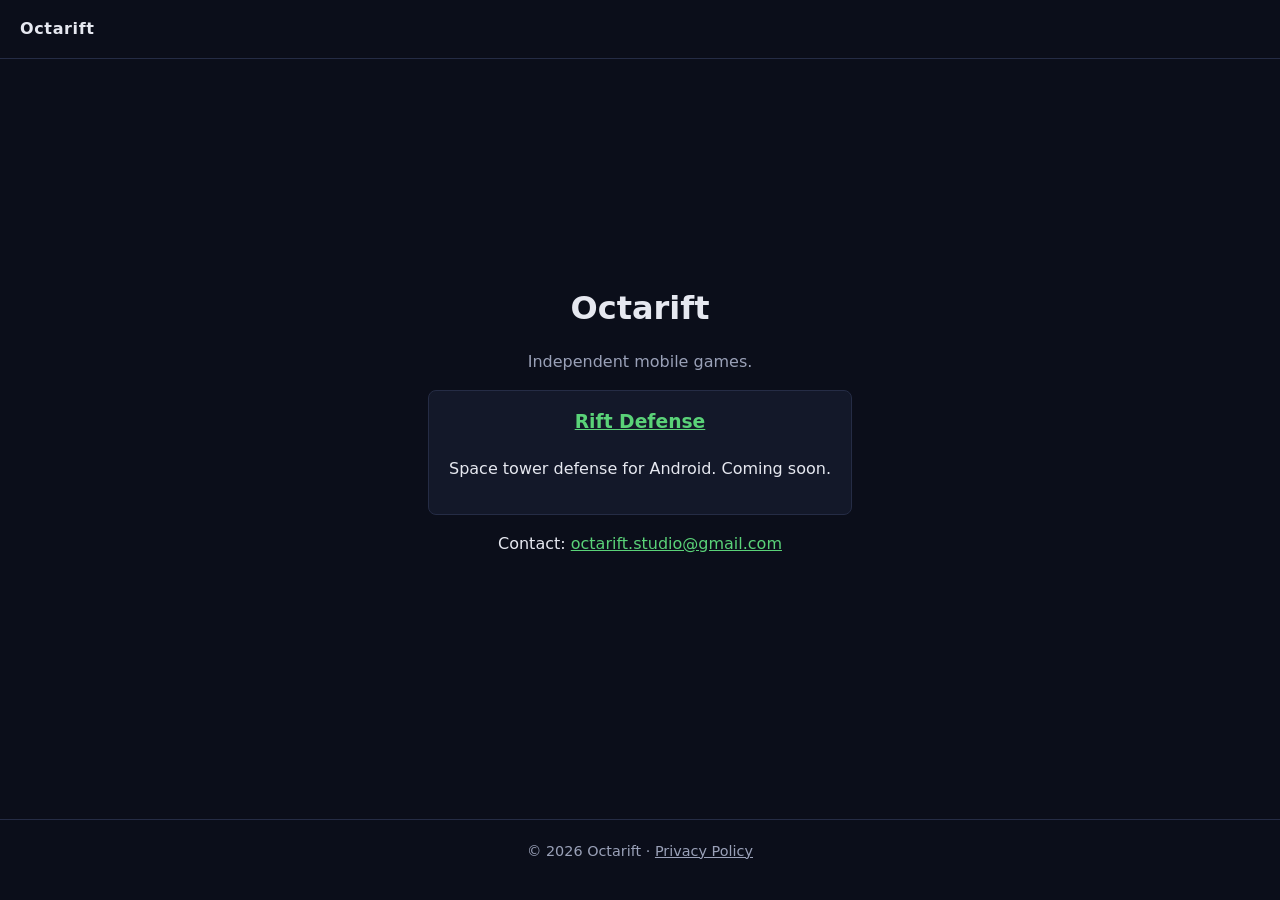
==== index.html @ 76100f57 "Add Rift Defense game page and privacy policy Studio landing page, Rift Defense page with support co" ====
<!doctype html>
<html lang="en">
<head>
  <meta charset="utf-8">
  <meta name="viewport" content="width=device-width, initial-scale=1">
  <title>Octarift</title>
  <meta name="description" content="Octarift – independent mobile games.">
  <link rel="stylesheet" href="/style.css">
</head>
<body>
  <header class="site">
    <a class="brand" href="/">Octarift</a>
  </header>
  <main class="center">
    <div>
      <h1>Octarift</h1>
      <p class="muted">Independent mobile games.</p>
      <div class="card">
        <h3 style="margin-top:0"><a href="/rift-defense/">Rift Defense</a></h3>
        <p>Space tower defense for Android. Coming soon.</p>
      </div>
      <p>Contact: <a href="mailto:octarift.studio@gmail.com">octarift.studio@gmail.com</a></p>
    </div>
  </main>
  <footer class="site">
    &copy; 2026 Octarift · <a href="/rift-defense/privacy/">Privacy Policy</a>
  </footer>
</body>
</html>
---- style.css ----
:root {
  --bg: #0b0e1a;
  --panel: #131829;
  --text: #e6e8f0;
  --muted: #9aa1b8;
  --accent: #5ad278;
  --border: #252c45;
}

* { box-sizing: border-box; }

body {
  margin: 0;
  min-height: 100vh;
  background: var(--bg);
  color: var(--text);
  font-family: system-ui, -apple-system, "Segoe UI", Roboto, sans-serif;
  line-height: 1.6;
}

a { color: var(--accent); }

header.site {
  display: flex;
  justify-content: space-between;
  align-items: center;
  padding: 16px 20px;
  border-bottom: 1px solid var(--border);
}

header.site a.brand {
  color: var(--text);
  text-decoration: none;
  font-weight: 700;
  letter-spacing: 0.04em;
}

main {
  max-width: 760px;
  margin: 0 auto;
  padding: 32px 16px 48px;
}

main.center {
  min-height: calc(100vh - 140px);
  display: grid;
  place-items: center;
  text-align: center;
}

h1 { line-height: 1.2; margin-top: 0; }
h2 { margin-top: 2em; border-bottom: 1px solid var(--border); padding-bottom: 4px; }
h3 { margin-top: 1.5em; }

.muted { color: var(--muted); }

.card {
  background: var(--panel);
  border: 1px solid var(--border);
  border-radius: 8px;
  padding: 16px 20px;
  margin: 16px 0;
}

.lang-switch a {
  margin-left: 12px;
  text-decoration: none;
}

footer.site {
  text-align: center;
  padding: 20px 16px;
  color: var(--muted);
  font-size: 0.9em;
  border-top: 1px solid var(--border);
}

footer.site a { color: var(--muted); }

ul { padding-left: 1.3em; }
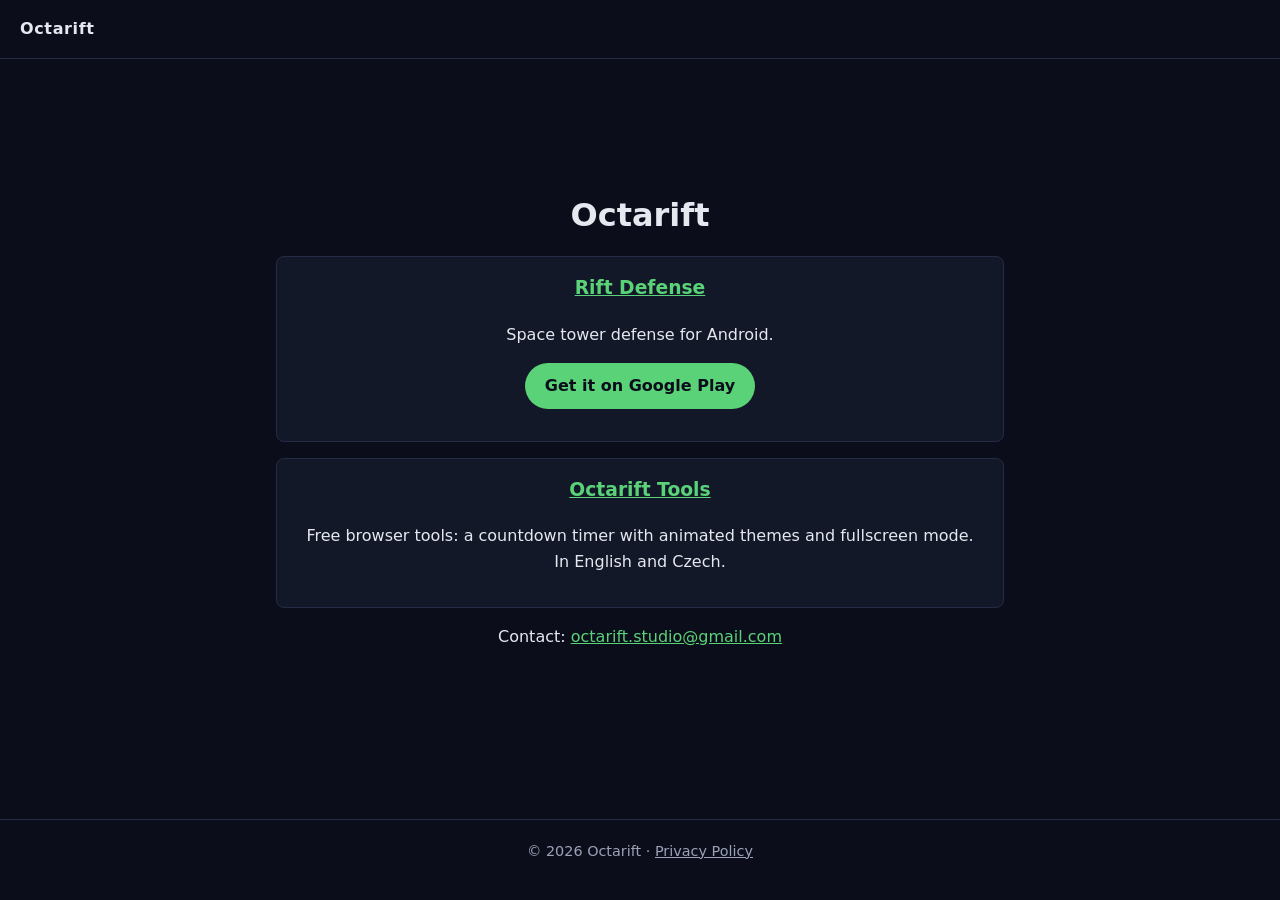
==== commit af0b7c43: "Link Rift Defense on Google Play and add Octarift Tools - Replace "Coming soon" with a Get it on Goo" ====
--- a/index.html
+++ b/index.html
@@ -4,7 +4,7 @@
   <meta charset="utf-8">
   <meta name="viewport" content="width=device-width, initial-scale=1">
   <title>Octarift</title>
-  <meta name="description" content="Octarift – independent mobile games.">
+  <meta name="description" content="Octarift – the Rift Defense mobile game and free browser tools.">
   <link rel="stylesheet" href="/style.css">
 </head>
 <body>
@@ -14,10 +14,14 @@
   <main class="center">
     <div>
       <h1>Octarift</h1>
-      <p class="muted">Independent mobile games.</p>
       <div class="card">
         <h3 style="margin-top:0"><a href="/rift-defense/">Rift Defense</a></h3>
-        <p>Space tower defense for Android. Coming soon.</p>
+        <p>Space tower defense for Android.</p>
+        <p><a class="play-link" href="https://play.google.com/store/apps/details?id=com.octarift.riftdefense&amp;referrer=utm_source%3Doctarift-web%26utm_medium%3Dsite%26utm_campaign%3Dhome">Get it on Google Play</a></p>
+      </div>
+      <div class="card">
+        <h3 style="margin-top:0"><a href="https://tools.octarift.com/">Octarift Tools</a></h3>
+        <p>Free browser tools: a countdown timer with animated themes and fullscreen mode. In English and Czech.</p>
       </div>
       <p>Contact: <a href="mailto:octarift.studio@gmail.com">octarift.studio@gmail.com</a></p>
     </div>
--- a/style.css
+++ b/style.css
@@ -62,6 +62,20 @@
   margin: 16px 0;
 }
 
+a.play-link {
+  display: inline-block;
+  padding: 10px 20px;
+  border-radius: 999px;
+  background: var(--accent);
+  color: var(--bg);
+  font-weight: 700;
+  text-decoration: none;
+}
+
+a.play-link:hover {
+  filter: brightness(1.08);
+}
+
 .lang-switch a {
   margin-left: 12px;
   text-decoration: none;
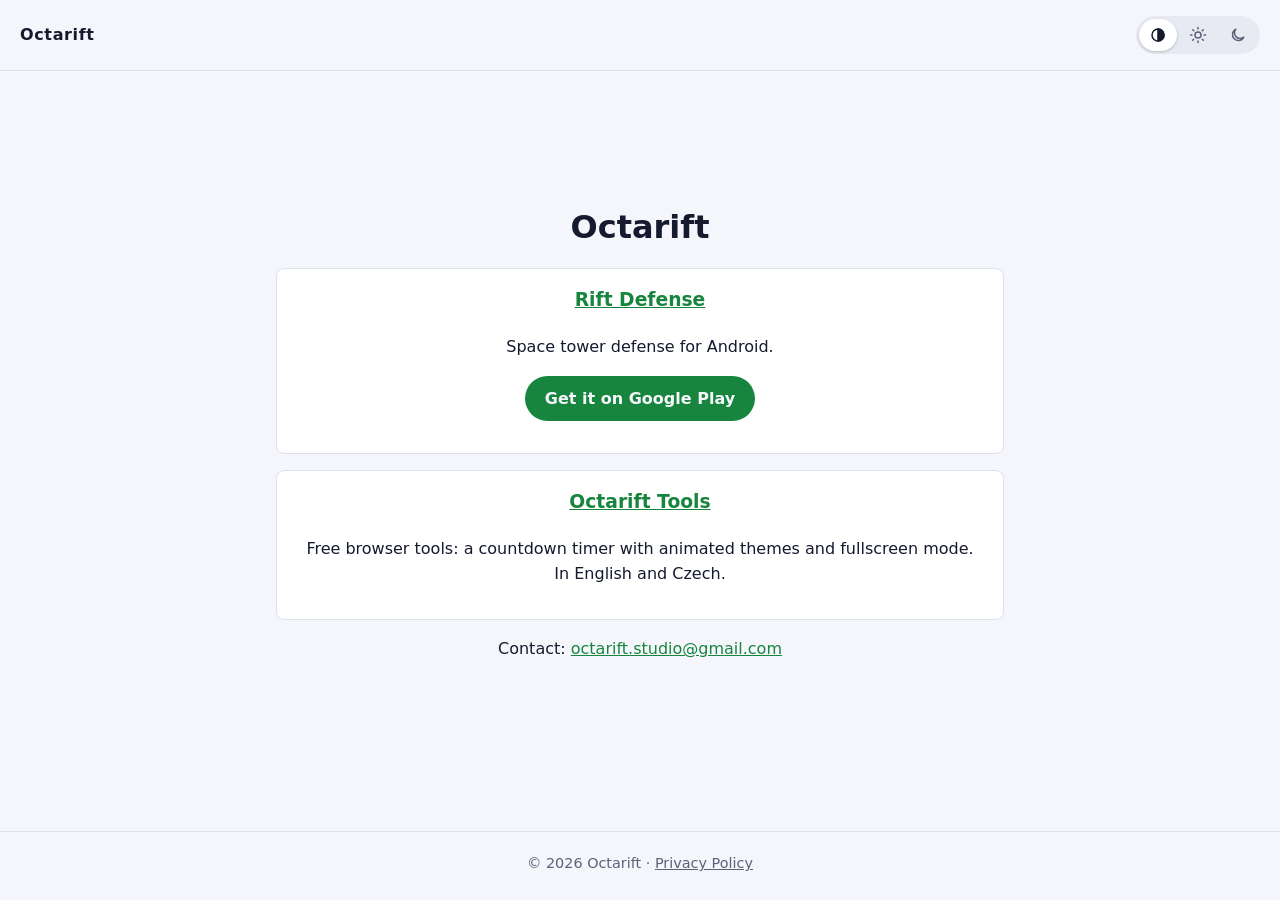
==== commit 1f63aa29: "Add a light/dark/system appearance switch The choice is a scheme cookie on .octarift.com, shared wit" ====
--- a/index.html
+++ b/index.html
@@ -6,6 +6,7 @@
   <title>Octarift</title>
   <meta name="description" content="Octarift – the Rift Defense mobile game and free browser tools.">
   <link rel="stylesheet" href="/style.css">
+  <script src="/scheme.js"></script>
 </head>
 <body>
   <header class="site">
--- a/style.css
+++ b/style.css
@@ -1,11 +1,41 @@
 :root {
+  color-scheme: light dark;
+  --bg: #f5f6fb;
+  --panel: #ffffff;
+  --text: #151a2e;
+  --muted: #5b6278;
+  --accent: #17853d;
+  --border: #dde1ec;
+  --chip: #e8eaf3;
+}
+
+/* Dark: for a dark system unless the visitor picked light, or whenever they picked dark
+   (html[data-scheme], set by scheme.js). Keep both blocks equal. */
+@media (prefers-color-scheme: dark) {
+  :root:not([data-scheme="light"]) {
+    color-scheme: dark;
+    --bg: #0b0e1a;
+    --panel: #131829;
+    --text: #e6e8f0;
+    --muted: #9aa1b8;
+    --accent: #5ad278;
+    --border: #252c45;
+    --chip: #1b2138;
+  }
+}
+
+:root[data-scheme="dark"] {
+  color-scheme: dark;
   --bg: #0b0e1a;
   --panel: #131829;
   --text: #e6e8f0;
   --muted: #9aa1b8;
   --accent: #5ad278;
   --border: #252c45;
+  --chip: #1b2138;
 }
+
+:root[data-scheme="light"] { color-scheme: light; }
 
 * { box-sizing: border-box; }
 
@@ -22,7 +52,8 @@
 
 header.site {
   display: flex;
-  justify-content: space-between;
+  flex-wrap: wrap;
+  gap: 12px;
   align-items: center;
   padding: 16px 20px;
   border-bottom: 1px solid var(--border);
@@ -33,6 +64,37 @@
   text-decoration: none;
   font-weight: 700;
   letter-spacing: 0.04em;
+  margin-right: auto;
+}
+
+.scheme-switch {
+  display: flex;
+  margin-left: auto;
+  gap: 2px;
+  padding: 3px;
+  border-radius: 999px;
+  background: var(--chip);
+}
+
+.scheme-switch button {
+  display: grid;
+  place-items: center;
+  width: 38px;
+  height: 32px;
+  padding: 0;
+  border: 0;
+  border-radius: 999px;
+  background: none;
+  color: var(--muted);
+  cursor: pointer;
+}
+
+.scheme-switch button:hover { color: var(--text); }
+
+.scheme-switch button[aria-pressed="true"] {
+  background: var(--panel);
+  color: var(--text);
+  box-shadow: 0 1px 3px rgb(0 0 0 / 0.2);
 }
 
 main {
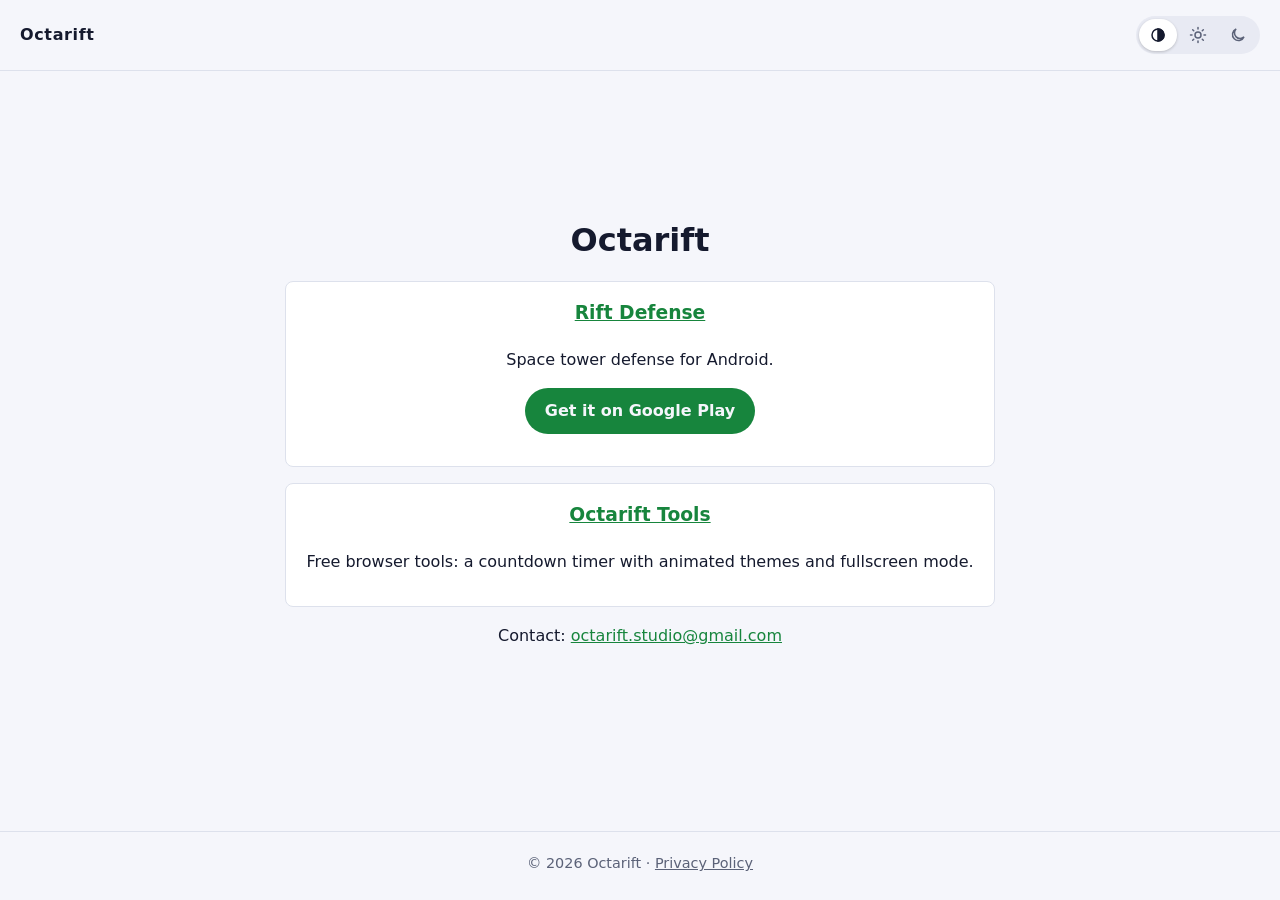
==== commit 83a6745d: "Drop the language note from the Tools card Co-Authored-By: Claude Opus 5.5 <noreply@anthropic.com>" ====
--- a/index.html
+++ b/index.html
@@ -5,8 +5,8 @@
   <meta name="viewport" content="width=device-width, initial-scale=1">
   <title>Octarift</title>
   <meta name="description" content="Octarift – the Rift Defense mobile game and free browser tools.">
-  <link rel="stylesheet" href="/style.css">
-  <script src="/scheme.js"></script>
+  <link rel="stylesheet" href="/style.css?v=2">
+  <script src="/scheme.js?v=2"></script>
 </head>
 <body>
   <header class="site">
@@ -22,7 +22,7 @@
       </div>
       <div class="card">
         <h3 style="margin-top:0"><a href="https://tools.octarift.com/">Octarift Tools</a></h3>
-        <p>Free browser tools: a countdown timer with animated themes and fullscreen mode. In English and Czech.</p>
+        <p>Free browser tools: a countdown timer with animated themes and fullscreen mode.</p>
       </div>
       <p>Contact: <a href="mailto:octarift.studio@gmail.com">octarift.studio@gmail.com</a></p>
     </div>
--- a/style.css
+++ b/style.css
@@ -1,3 +1,5 @@
+/* Pages link this as /style.css?v=N (and /scheme.js?v=N): bump N in every page after a change,
+   otherwise browsers keep the old file from cache for a while. */
 :root {
   color-scheme: light dark;
   --bg: #f5f6fb;
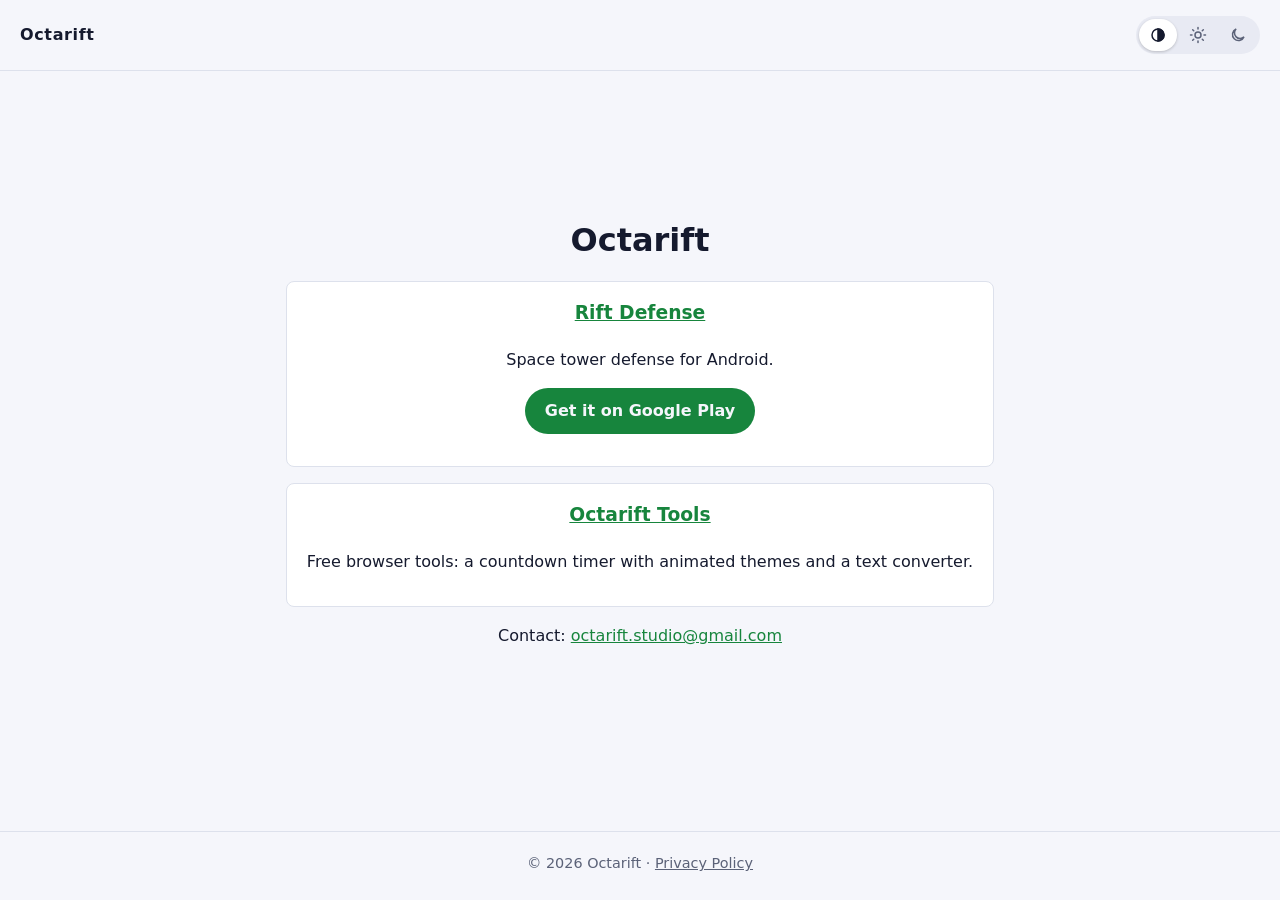
==== commit df736605: "Mention the text converter on the Tools card Co-Authored-By: Claude Opus 5.5 <noreply@anthropic.com>" ====
--- a/index.html
+++ b/index.html
@@ -22,7 +22,7 @@
       </div>
       <div class="card">
         <h3 style="margin-top:0"><a href="https://tools.octarift.com/">Octarift Tools</a></h3>
-        <p>Free browser tools: a countdown timer with animated themes and fullscreen mode.</p>
+        <p>Free browser tools: a countdown timer with animated themes and a text converter.</p>
       </div>
       <p>Contact: <a href="mailto:octarift.studio@gmail.com">octarift.studio@gmail.com</a></p>
     </div>
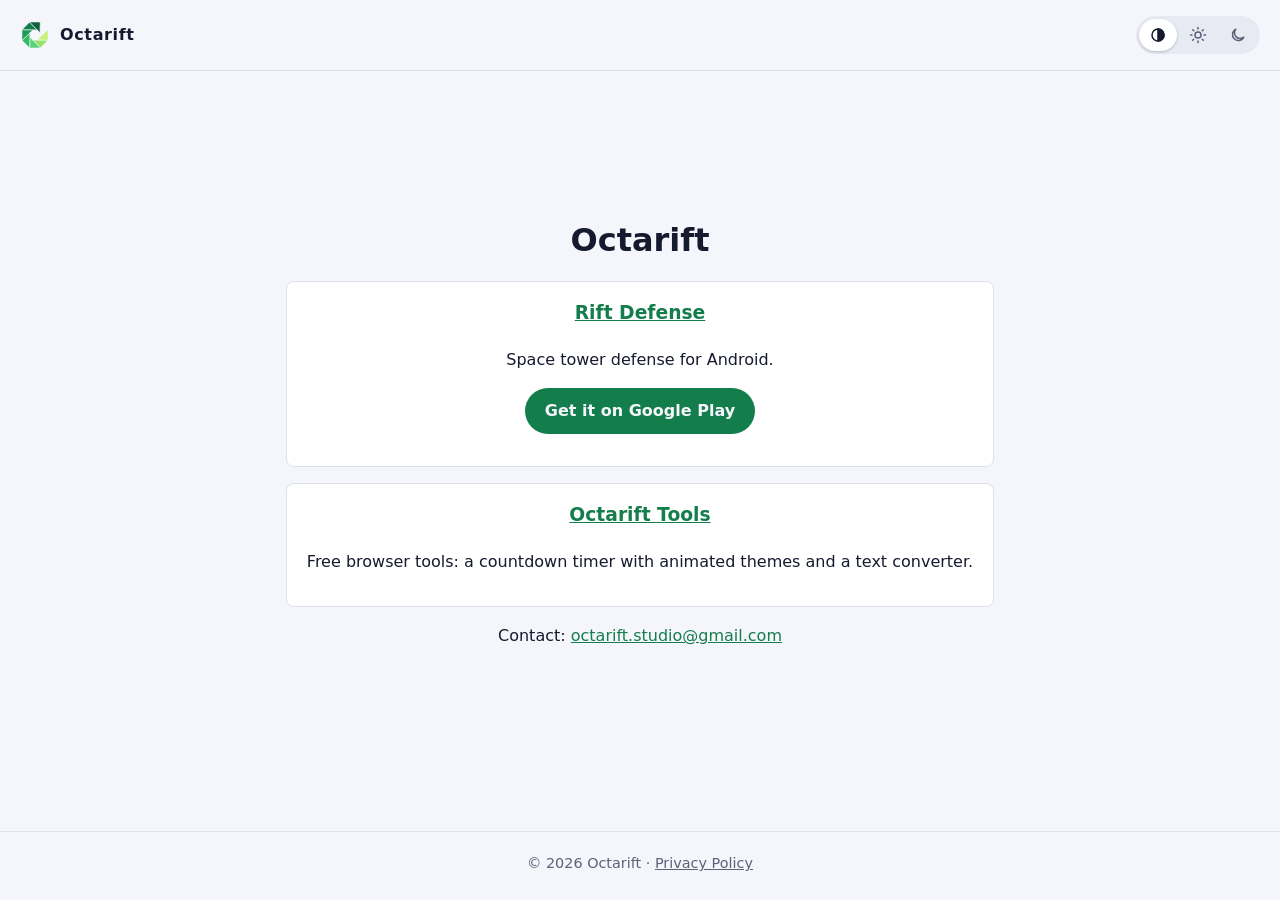
==== commit 5eefa7a4: "Add the Octarift logo as favicon and in the header Logo drafts in brand/ stay local (gitignored).  C" ====
--- a/index.html
+++ b/index.html
@@ -5,12 +5,13 @@
   <meta name="viewport" content="width=device-width, initial-scale=1">
   <title>Octarift</title>
   <meta name="description" content="Octarift – the Rift Defense mobile game and free browser tools.">
-  <link rel="stylesheet" href="/style.css?v=2">
+  <link rel="icon" href="/favicon.svg" type="image/svg+xml">
+  <link rel="stylesheet" href="/style.css?v=3">
   <script src="/scheme.js?v=2"></script>
 </head>
 <body>
   <header class="site">
-    <a class="brand" href="/">Octarift</a>
+    <a class="brand" href="/"><img src="/favicon.svg" alt="" width="30" height="30">Octarift</a>
   </header>
   <main class="center">
     <div>
--- a/style.css
+++ b/style.css
@@ -6,7 +6,7 @@
   --panel: #ffffff;
   --text: #151a2e;
   --muted: #5b6278;
-  --accent: #17853d;
+  --accent: #147d4c;
   --border: #dde1ec;
   --chip: #e8eaf3;
 }
@@ -62,11 +62,19 @@
 }
 
 header.site a.brand {
+  display: inline-flex;
+  align-items: center;
+  gap: 10px;
   color: var(--text);
   text-decoration: none;
   font-weight: 700;
   letter-spacing: 0.04em;
   margin-right: auto;
+}
+
+header.site a.brand img {
+  width: 30px;
+  height: 30px;
 }
 
 .scheme-switch {
